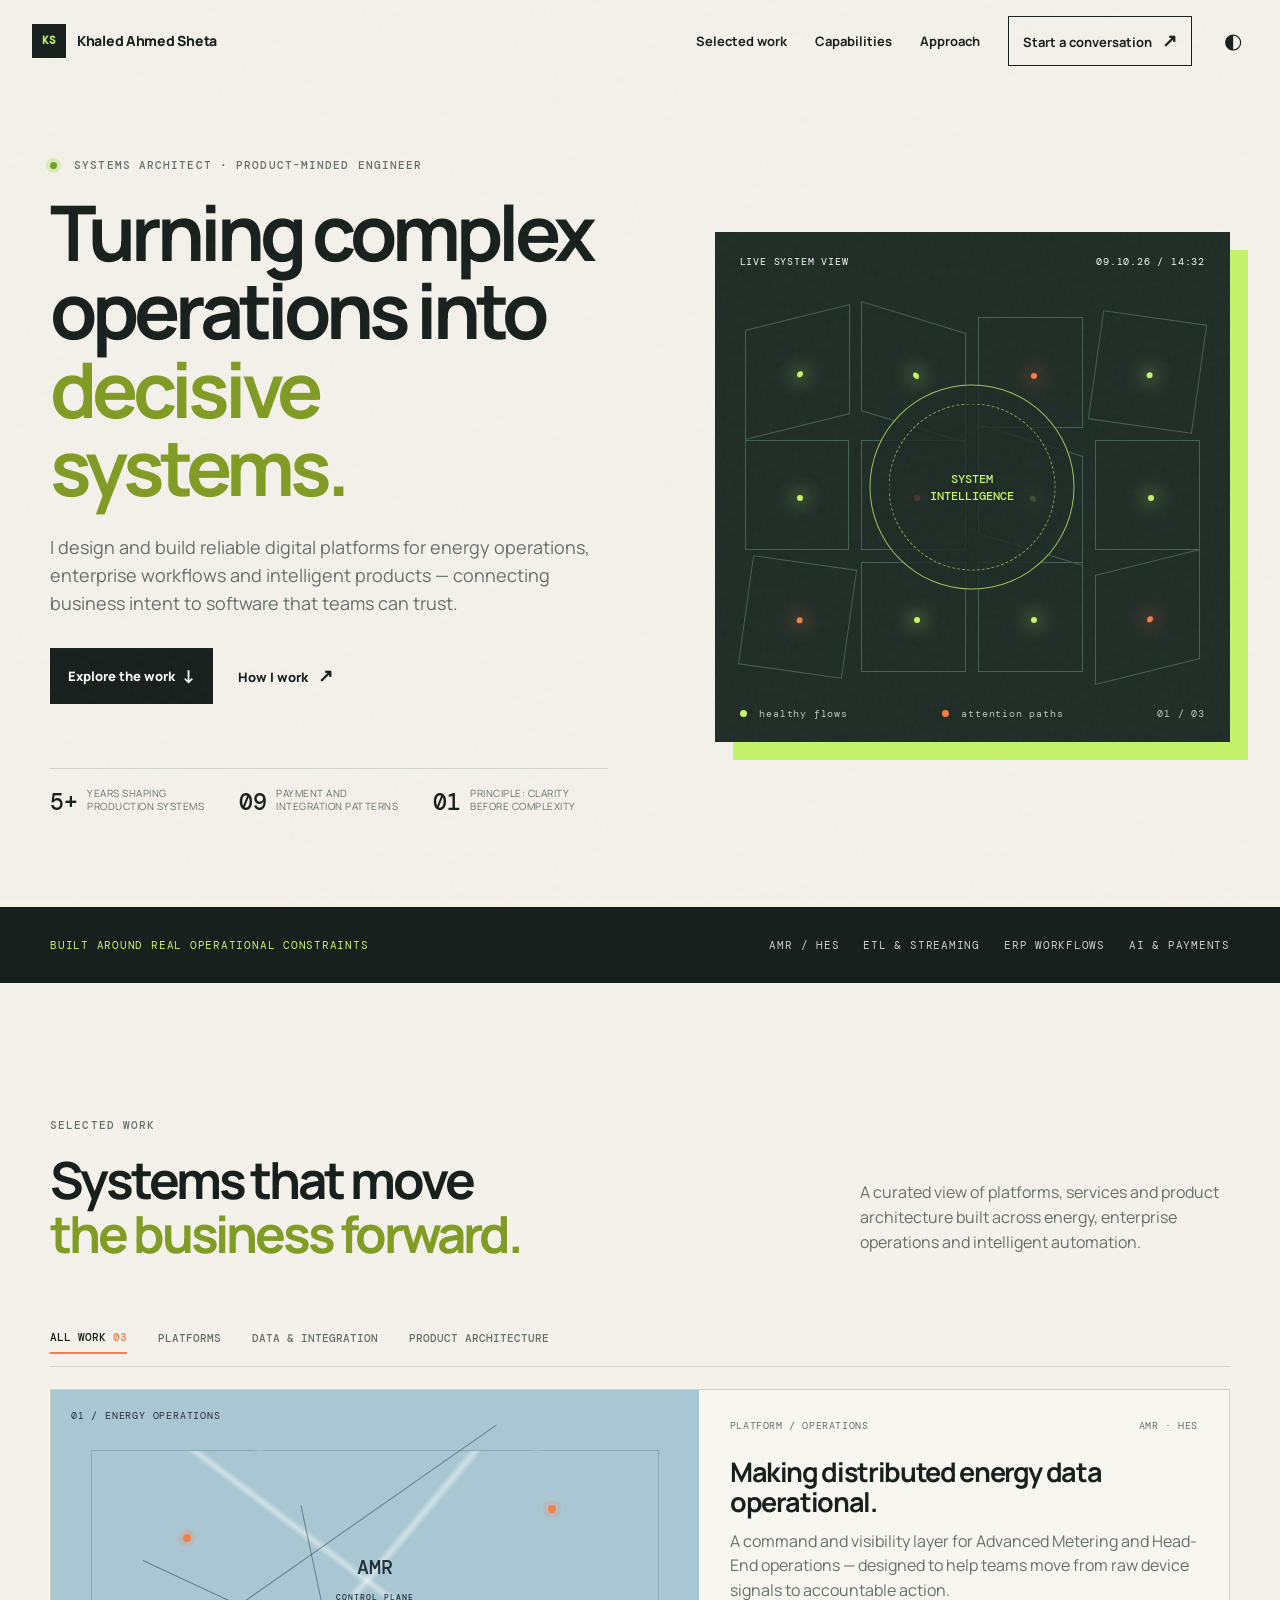
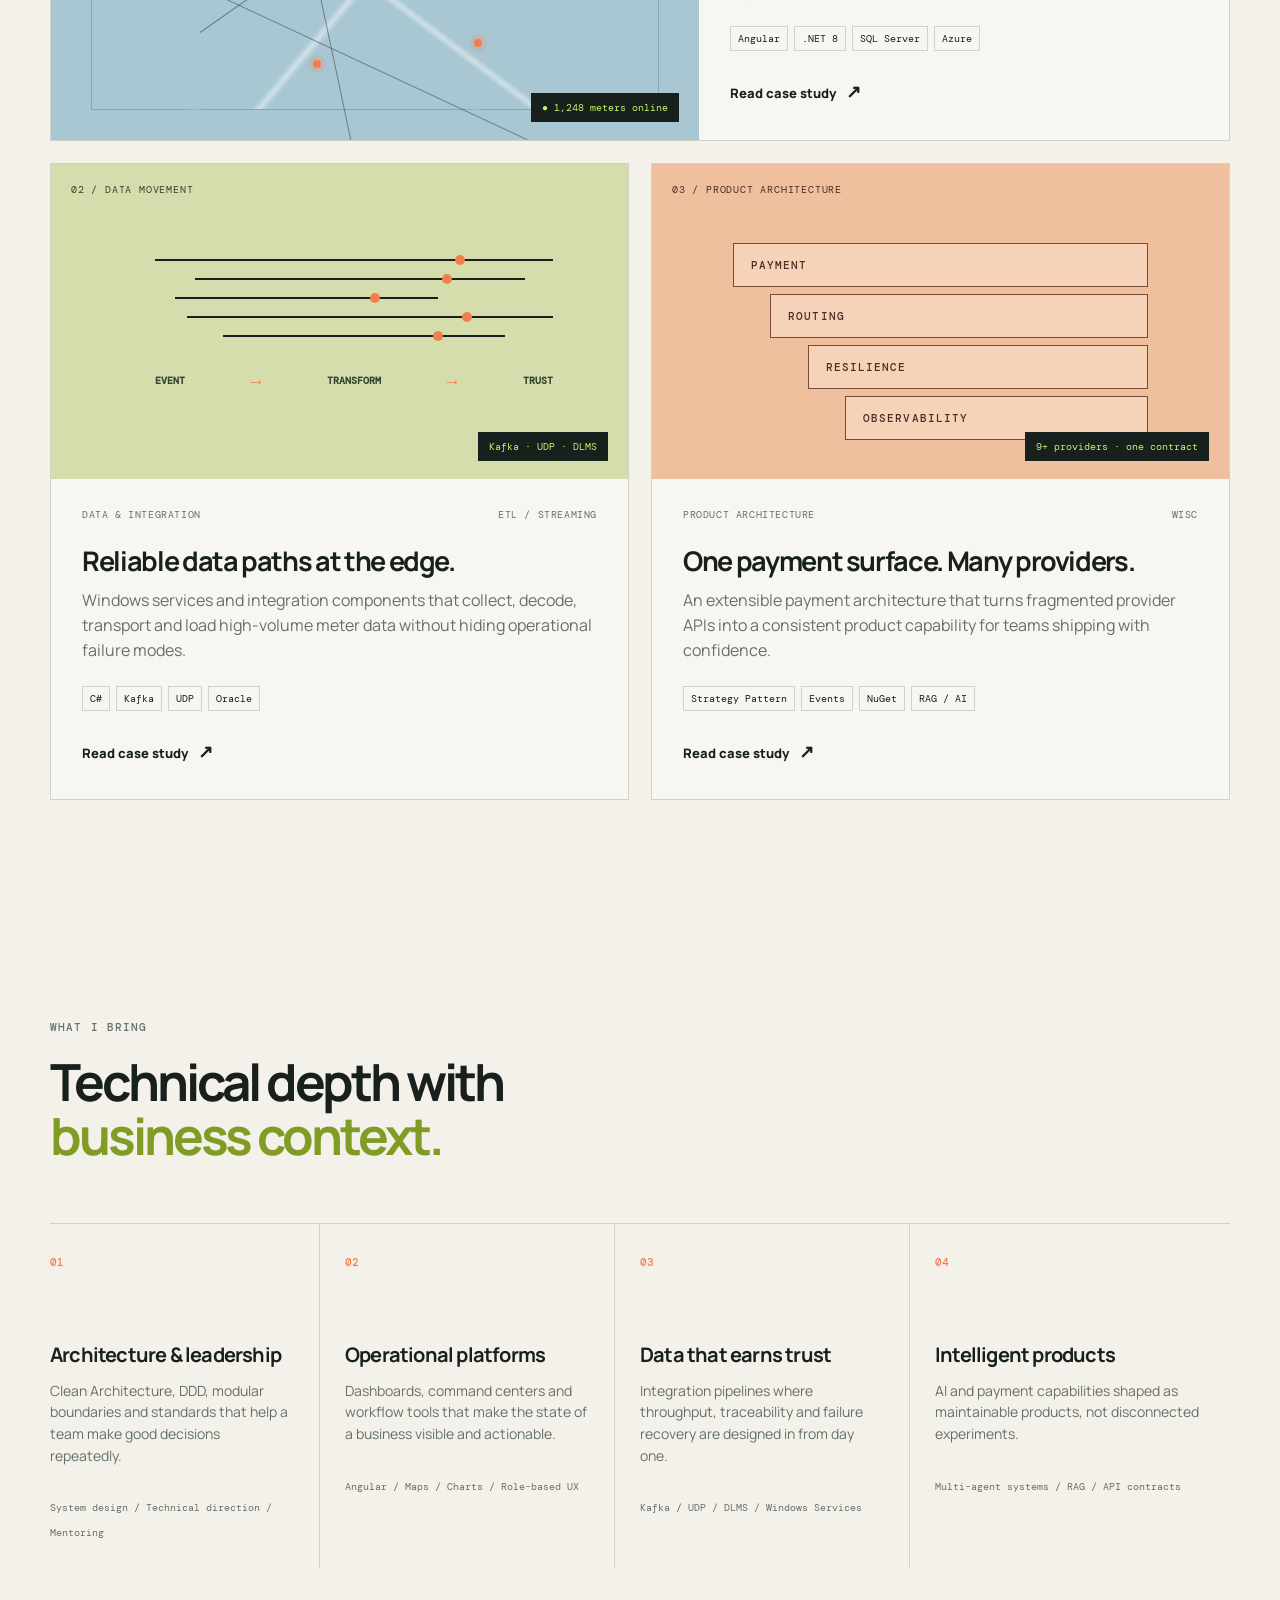
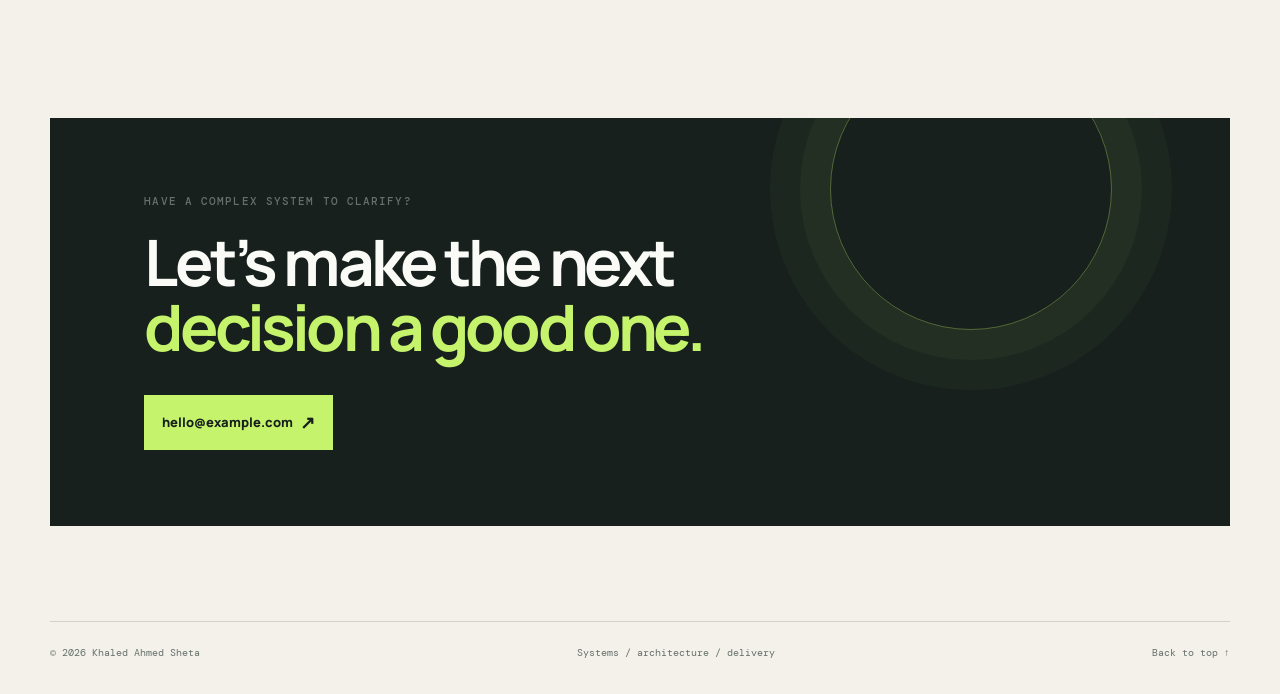
==== index.html @ 6ef976cc "Launch systems portfolio" ====
<!doctype html>
<html lang="en">
<head>
  <meta charset="UTF-8">
  <meta name="viewport" content="width=device-width, initial-scale=1.0">
  <meta name="description" content="Khaled Ahmed Sheta — systems architecture, AMR operations, data platforms and business-focused engineering portfolio.">
  <title>Khaled Ahmed Sheta | Systems Portfolio</title>
  <link rel="preconnect" href="https://fonts.googleapis.com">
  <link rel="preconnect" href="https://fonts.gstatic.com" crossorigin>
  <link href="https://fonts.googleapis.com/css2?family=DM+Mono:wght@400;500&family=Manrope:wght@400;500;600;700;800&display=swap" rel="stylesheet">
  <link rel="stylesheet" href="styles.css">
</head>
<body>
  <div class="grain"></div>
  <header class="site-header">
    <a class="brand" href="index.html" aria-label="Home">
      <span class="brand-mark">KS</span>
      <span>Khaled Ahmed Sheta</span>
    </a>
    <button class="menu-toggle" aria-label="Open navigation" aria-expanded="false">Menu</button>
    <nav class="main-nav" aria-label="Main navigation">
      <a href="#work">Selected work</a>
      <a href="#capabilities">Capabilities</a>
      <a href="approach.html">Approach</a>
      <a class="nav-cta" href="mailto:hello@example.com">Start a conversation <span>↗</span></a>
    </nav>
    <button class="theme-toggle" aria-label="Toggle color theme">◐</button>
  </header>

  <main>
    <section class="hero section-shell">
      <div class="hero-copy reveal">
        <p class="eyebrow"><span class="status-dot"></span> Systems architect · product-minded engineer</p>
        <h1>Turning complex operations into <em>decisive systems.</em></h1>
        <p class="hero-lede">I design and build reliable digital platforms for energy operations, enterprise workflows and intelligent products — connecting business intent to software that teams can trust.</p>
        <div class="hero-actions">
          <a class="button button-dark" href="#work">Explore the work <span>↓</span></a>
          <a class="text-link" href="approach.html">How I work <span>↗</span></a>
        </div>
        <div class="hero-meta">
          <div><strong>5+</strong><span>years shaping<br>production systems</span></div>
          <div><strong>09</strong><span>payment and<br>integration patterns</span></div>
          <div><strong>01</strong><span>principle: clarity<br>before complexity</span></div>
        </div>
      </div>
      <div class="hero-visual reveal delay-1" aria-label="System signal visualization">
        <div class="visual-topline"><span>LIVE SYSTEM VIEW</span><span class="mono">09.10.26 / 14:32</span></div>
        <div class="signal-grid">
          <span class="signal signal-a"></span><span class="signal signal-b"></span><span class="signal signal-c"></span><span class="signal signal-d"></span>
          <span class="signal signal-e"></span><span class="signal signal-f"></span><span class="signal signal-g"></span><span class="signal signal-h"></span>
          <span class="signal signal-i"></span><span class="signal signal-j"></span><span class="signal signal-k"></span><span class="signal signal-l"></span>
        </div>
        <div class="visual-core"><span class="core-ring"></span><span class="core-label">SYSTEM<br>INTELLIGENCE</span></div>
        <div class="visual-footer"><span><i class="legend green"></i> healthy flows</span><span><i class="legend orange"></i> attention paths</span><span class="mono">01 / 03</span></div>
      </div>
    </section>

    <section class="trust-strip"><div class="section-shell trust-inner"><span>Built around real operational constraints</span><span>AMR / HES</span><span>ETL &amp; streaming</span><span>ERP workflows</span><span>AI &amp; payments</span></div></section>

    <section class="section-shell work-section" id="work">
      <div class="section-heading reveal"><div><p class="eyebrow">Selected work</p><h2>Systems that move<br><em>the business forward.</em></h2></div><p class="section-intro">A curated view of platforms, services and product architecture built across energy, enterprise operations and intelligent automation.</p></div>
      <div class="filter-bar" role="group" aria-label="Filter projects"><button class="filter active" data-filter="all">All work <span>03</span></button><button class="filter" data-filter="platform">Platforms</button><button class="filter" data-filter="data">Data &amp; integration</button><button class="filter" data-filter="product">Product architecture</button></div>
      <div class="project-list">
        <article class="project-card project-featured reveal" data-category="platform">
          <div class="project-visual energy-visual"><div class="visual-caption">01 / ENERGY OPERATIONS</div><div class="meter-map"><span class="map-line line-1"></span><span class="map-line line-2"></span><span class="map-line line-3"></span><i class="pin p1"></i><i class="pin p2"></i><i class="pin p3"></i><i class="pin p4"></i><div class="map-center">AMR<br><small>CONTROL PLANE</small></div></div><div class="visual-chip">● 1,248 meters online</div></div>
          <div class="project-content"><div class="project-top"><span class="project-kind">Platform / Operations</span><span class="project-year">AMR · HES</span></div><h3>Making distributed energy data operational.</h3><p>A command and visibility layer for Advanced Metering and Head-End operations — designed to help teams move from raw device signals to accountable action.</p><div class="project-tags"><span>Angular</span><span>.NET 8</span><span>SQL Server</span><span>Azure</span></div><a class="arrow-link" href="case-study.html#amr">Read case study <span>↗</span></a></div>
        </article>
        <article class="project-card reveal delay-1" data-category="data">
          <div class="project-visual data-visual"><div class="visual-caption">02 / DATA MOVEMENT</div><div class="stream-lines"><span></span><span></span><span></span><span></span><span></span></div><div class="stream-label"><b>EVENT</b><strong>→</strong><b>TRANSFORM</b><strong>→</strong><b>TRUST</b></div><div class="visual-chip">Kafka · UDP · DLMS</div></div>
          <div class="project-content"><div class="project-top"><span class="project-kind">Data &amp; Integration</span><span class="project-year">ETL / Streaming</span></div><h3>Reliable data paths at the edge.</h3><p>Windows services and integration components that collect, decode, transport and load high-volume meter data without hiding operational failure modes.</p><div class="project-tags"><span>C#</span><span>Kafka</span><span>UDP</span><span>Oracle</span></div><a class="arrow-link" href="case-study.html#etl">Read case study <span>↗</span></a></div>
        </article>
        <article class="project-card reveal delay-2" data-category="product">
          <div class="project-visual product-visual"><div class="visual-caption">03 / PRODUCT ARCHITECTURE</div><div class="gateway-stack"><span>PAYMENT</span><span>ROUTING</span><span>RESILIENCE</span><span>OBSERVABILITY</span></div><div class="visual-chip">9+ providers · one contract</div></div>
          <div class="project-content"><div class="project-top"><span class="project-kind">Product architecture</span><span class="project-year">WISC</span></div><h3>One payment surface. Many providers.</h3><p>An extensible payment architecture that turns fragmented provider APIs into a consistent product capability for teams shipping with confidence.</p><div class="project-tags"><span>Strategy Pattern</span><span>Events</span><span>NuGet</span><span>RAG / AI</span></div><a class="arrow-link" href="case-study.html#wisc">Read case study <span>↗</span></a></div>
        </article>
      </div>
    </section>

    <section class="capabilities section-shell" id="capabilities"><div class="section-heading reveal"><div><p class="eyebrow">What I bring</p><h2>Technical depth with<br><em>business context.</em></h2></div></div><div class="capability-grid"><div class="capability reveal"><span class="cap-number">01</span><h3>Architecture &amp; leadership</h3><p>Clean Architecture, DDD, modular boundaries and standards that help a team make good decisions repeatedly.</p><span class="cap-line">System design / Technical direction / Mentoring</span></div><div class="capability reveal delay-1"><span class="cap-number">02</span><h3>Operational platforms</h3><p>Dashboards, command centers and workflow tools that make the state of a business visible and actionable.</p><span class="cap-line">Angular / Maps / Charts / Role-based UX</span></div><div class="capability reveal delay-2"><span class="cap-number">03</span><h3>Data that earns trust</h3><p>Integration pipelines where throughput, traceability and failure recovery are designed in from day one.</p><span class="cap-line">Kafka / UDP / DLMS / Windows Services</span></div><div class="capability reveal"><span class="cap-number">04</span><h3>Intelligent products</h3><p>AI and payment capabilities shaped as maintainable products, not disconnected experiments.</p><span class="cap-line">Multi-agent systems / RAG / API contracts</span></div></div></section>

    <section class="closing section-shell"><div class="closing-inner reveal"><p class="eyebrow">Have a complex system to clarify?</p><h2>Let’s make the next<br><em>decision a good one.</em></h2><a class="button button-light" href="mailto:hello@example.com">hello@example.com <span>↗</span></a></div></section>
  </main>
  <footer class="site-footer section-shell"><span>© 2026 Khaled Ahmed Sheta</span><span>Systems / architecture / delivery</span><a href="#top">Back to top ↑</a></footer>
  <script src="app.js"></script>
</body>
</html>
---- styles.css ----
:root{--ink:#17201d;--paper:#f3f1ea;--muted:#65706b;--line:#cfd3c8;--acid:#c5f36b;--orange:#f47e4b;--blue:#84b8d8;--dark:#17201d;--white:#fafbf7;--mono:'DM Mono',monospace;--sans:'Manrope',sans-serif}*{box-sizing:border-box}html{scroll-behavior:smooth}body{margin:0;background:var(--paper);color:var(--ink);font-family:var(--sans);font-size:16px;line-height:1.55}.grain{position:fixed;inset:0;pointer-events:none;opacity:.06;z-index:20;background-image:url("data:image/svg+xml,%3Csvg viewBox='0 0 160 160' xmlns='http://www.w3.org/2000/svg'%3E%3Cfilter id='n'%3E%3CfeTurbulence type='fractalNoise' baseFrequency='.85' numOctaves='4' stitchTiles='stitch'/%3E%3C/filter%3E%3Crect width='100%25' height='100%25' filter='url(%23n)' opacity='.45'/%3E%3C/svg%3E")}.section-shell{width:min(1180px,calc(100% - 64px));margin-inline:auto}.site-header{height:82px;display:flex;align-items:center;gap:24px;width:min(1320px,calc(100% - 64px));margin:auto}.brand{display:flex;align-items:center;gap:11px;text-decoration:none;color:var(--ink);font-weight:800;font-size:14px;letter-spacing:-.02em}.brand-mark{display:grid;place-items:center;width:34px;height:34px;background:var(--ink);color:var(--acid);font-family:var(--mono);font-size:11px}.main-nav{margin-left:auto;display:flex;align-items:center;gap:28px}.main-nav a,.site-footer a{color:var(--ink);text-decoration:none;font-size:13px;font-weight:700}.main-nav a:not(.nav-cta):hover,.site-footer a:hover,.text-link:hover{color:#758b26}.nav-cta{border:1px solid var(--ink);padding:10px 14px}.nav-cta span,.arrow-link span,.button span,.text-link span{font-size:18px;margin-left:7px}.theme-toggle,.menu-toggle{border:0;background:none;color:var(--ink);cursor:pointer;font-family:var(--mono)}.theme-toggle{font-size:21px;margin-left:2px}.menu-toggle{display:none}.hero{min-height:650px;display:grid;grid-template-columns:1.04fr .96fr;align-items:center;gap:9%;padding:76px 0 90px}.eyebrow{font:500 11px var(--mono);letter-spacing:.1em;text-transform:uppercase;margin:0 0 21px;color:var(--muted)}.status-dot{display:inline-block;width:7px;height:7px;background:#71a41f;border-radius:50%;margin-right:9px;box-shadow:0 0 0 4px #dcebbd}.hero h1,.case-hero h1{font-size:clamp(46px,6vw,83px);line-height:1.02;letter-spacing:-.065em;margin:0;max-width:740px}.hero h1 em,.case-hero h1 em,h2 em{font-style:normal;color:#809c24}.hero-lede{font-size:18px;color:var(--muted);max-width:555px;margin:28px 0 30px}.hero-actions{display:flex;align-items:center;gap:25px}.button{display:inline-flex;align-items:center;text-decoration:none;font-weight:800;font-size:13px;padding:14px 18px;transition:transform .2s ease,background .2s ease}.button:hover{transform:translateY(-2px)}.button-dark{background:var(--ink);color:var(--white)}.button-dark:hover{background:#34443c}.button-light{background:var(--acid);color:var(--ink)}.text-link,.arrow-link{color:var(--ink);font-size:13px;font-weight:800;text-decoration:none}.hero-meta{display:flex;gap:35px;margin-top:64px;border-top:1px solid var(--line);padding-top:18px}.hero-meta div{display:flex;align-items:flex-start;gap:9px}.hero-meta strong{font:500 23px var(--mono)}.hero-meta span{font-size:10px;line-height:1.35;color:var(--muted);text-transform:uppercase;letter-spacing:.05em}.hero-visual{height:510px;background:#202d27;position:relative;overflow:hidden;color:var(--white);box-shadow:18px 18px 0 var(--acid)}.visual-topline,.visual-footer{position:absolute;left:25px;right:25px;display:flex;justify-content:space-between;font:10px var(--mono);letter-spacing:.08em}.visual-topline{top:23px}.visual-footer{bottom:22px;color:#bcc7bc}.signal-grid{position:absolute;inset:85px 30px 70px;display:grid;grid-template-columns:repeat(4,1fr);grid-template-rows:repeat(3,1fr);gap:12px}.signal{border:1px solid #456054;position:relative}.signal:after{content:"";position:absolute;left:50%;top:50%;width:6px;height:6px;background:var(--acid);box-shadow:0 0 18px 5px rgba(197,243,107,.35);border-radius:50%}.signal:nth-child(3n):after{background:var(--orange);box-shadow:0 0 18px 5px rgba(244,126,75,.3)}.signal-a,.signal-l{transform:skewY(-14deg)}.signal-b,.signal-g{transform:skewY(17deg)}.signal-d,.signal-i{transform:rotate(8deg)}.visual-core{position:absolute;left:50%;top:50%;transform:translate(-50%,-50%);width:205px;height:205px;border:1px solid rgba(197,243,107,.75);border-radius:50%;display:grid;place-items:center;text-align:center;background:rgba(32,45,39,.82)}.core-ring{position:absolute;inset:18px;border:1px dashed rgba(197,243,107,.6);border-radius:50%}.core-label{font:500 12px var(--mono);line-height:1.45;color:var(--acid)}.legend{display:inline-block;width:7px;height:7px;border-radius:50%;margin-right:6px}.legend.green{background:var(--acid)}.legend.orange{background:var(--orange)}.mono{font-family:var(--mono)}.trust-strip{background:var(--ink);color:#cad0c8}.trust-inner{height:76px;display:flex;align-items:center;justify-content:space-between;gap:24px;font:11px var(--mono);text-transform:uppercase;letter-spacing:.07em}.trust-inner span:first-child{color:var(--acid);margin-right:auto}.work-section{padding:135px 0 120px}.section-heading{display:flex;justify-content:space-between;align-items:end;gap:50px}.section-heading h2,.capabilities h2,.case-cta h2,.toolkit h2{font-size:clamp(36px,4vw,60px);line-height:1.05;letter-spacing:-.06em;margin:0}.section-intro{max-width:370px;color:var(--muted);margin:0 0 6px}.filter-bar{display:flex;gap:10px;margin:62px 0 22px;border-bottom:1px solid var(--line);padding-bottom:12px}.filter{background:none;border:0;color:var(--muted);font:500 11px var(--mono);cursor:pointer;padding:8px 0;margin-right:21px;text-transform:uppercase}.filter.active{color:var(--ink);border-bottom:2px solid var(--orange)}.filter span{color:var(--orange)}.project-list{display:grid;grid-template-columns:repeat(2,1fr);gap:22px}.project-card{border:1px solid var(--line);background:#f7f6f0;display:grid;grid-template-rows:auto 1fr}.project-featured{grid-column:1/-1;grid-template-columns:1.1fr .9fr}.project-card.hidden{display:none}.project-visual{min-height:315px;position:relative;overflow:hidden}.visual-caption{position:absolute;top:19px;left:20px;font:10px var(--mono);letter-spacing:.08em;color:inherit}.energy-visual{background:#a9c7d3;color:#20313a}.meter-map{position:absolute;inset:60px 40px 30px;background:linear-gradient(37deg,transparent 48%,rgba(255,255,255,.45) 49%,transparent 50%),linear-gradient(130deg,transparent 48%,rgba(255,255,255,.45) 49%,transparent 50%);border:1px solid rgba(32,49,58,.22)}.map-line{position:absolute;height:1px;background:rgba(32,49,58,.48);transform-origin:left}.line-1{width:75%;left:9%;top:42%;transform:rotate(25deg)}.line-2{width:64%;left:19%;top:70%;transform:rotate(-35deg)}.line-3{width:54%;left:37%;top:21%;transform:rotate(78deg)}.pin{position:absolute;width:8px;height:8px;border-radius:50%;background:var(--orange);box-shadow:0 0 0 5px rgba(244,126,75,.18)}.p1{left:16%;top:32%}.p2{right:18%;top:21%}.p3{left:39%;bottom:16%}.p4{right:31%;bottom:24%}.map-center{text-align:center;position:absolute;left:50%;top:50%;transform:translate(-50%,-50%);font:500 20px var(--mono)}.map-center small{font-size:8px;letter-spacing:.12em}.visual-chip{position:absolute;bottom:18px;right:20px;background:var(--ink);color:var(--acid);padding:8px 11px;font:10px var(--mono)}.data-visual{background:#d5ddad;color:#34442d}.stream-lines{position:absolute;left:18%;right:13%;top:95px;display:grid;gap:17px}.stream-lines span{height:2px;background:var(--ink);position:relative}.stream-lines span:after{content:"";position:absolute;right:22%;top:-4px;width:10px;height:10px;border-radius:50%;background:var(--orange)}.stream-lines span:nth-child(2){width:83%;margin-left:10%}.stream-lines span:nth-child(3){width:66%;margin-left:5%}.stream-lines span:nth-child(4){width:92%;margin-left:8%}.stream-lines span:nth-child(5){width:71%;margin-left:17%}.stream-label{position:absolute;left:18%;right:13%;top:205px;display:flex;justify-content:space-between;align-items:center;font:10px var(--mono)}.stream-label strong{font-size:18px;color:var(--orange)}.product-visual{background:#f0bf9d;color:#492e26}.gateway-stack{position:absolute;left:14%;right:14%;top:79px;display:grid;gap:7px}.gateway-stack span{border:1px solid #754c3c;background:rgba(255,247,235,.34);padding:14px 17px;font:500 11px var(--mono);letter-spacing:.1em}.gateway-stack span:nth-child(2){margin-left:9%}.gateway-stack span:nth-child(3){margin-left:18%}.gateway-stack span:nth-child(4){margin-left:27%}.project-content{padding:29px 31px 34px}.project-top{display:flex;justify-content:space-between;font:10px var(--mono);text-transform:uppercase;color:var(--muted);letter-spacing:.06em}.project-content h3{font-size:27px;line-height:1.08;letter-spacing:-.05em;margin:25px 0 13px;max-width:460px}.project-content p{color:var(--muted);max-width:520px;margin:0 0 23px}.project-tags{display:flex;flex-wrap:wrap;gap:6px;margin-bottom:27px}.project-tags span{font:10px var(--mono);border:1px solid var(--line);padding:5px 7px}.arrow-link{display:inline-block}.capabilities{padding:100px 0 150px}.capability-grid{display:grid;grid-template-columns:repeat(4,1fr);border-top:1px solid var(--line);margin-top:60px}.capability{padding:24px 25px 25px 0;border-right:1px solid var(--line);margin-right:25px}.capability:last-child{border:0;margin:0}.cap-number,.principle-num{font:500 11px var(--mono);color:var(--orange)}.capability h3{font-size:20px;line-height:1.15;letter-spacing:-.04em;margin:70px 0 14px}.capability p{color:var(--muted);font-size:14px;margin-bottom:27px}.cap-line{font:10px var(--mono);color:var(--muted);line-height:1.45}.closing{padding:0 0 95px}.closing-inner{background:var(--dark);color:var(--white);padding:76px 8%;position:relative;overflow:hidden}.closing-inner:after{content:"";position:absolute;width:280px;height:280px;border:1px solid rgba(197,243,107,.34);border-radius:50%;right:10%;top:-70px;box-shadow:0 0 0 30px rgba(197,243,107,.04),0 0 0 60px rgba(197,243,107,.03)}.closing h2{font-size:clamp(38px,5vw,68px);line-height:1.02;letter-spacing:-.06em;margin:0 0 35px}.closing h2 em{color:var(--acid)}.site-footer{border-top:1px solid var(--line);padding:24px 0 35px;display:flex;justify-content:space-between;font:10px var(--mono);color:var(--muted)}.site-footer a{font:10px var(--mono);color:var(--muted)}.case-hero{padding:110px 0 100px}.case-hero .hero-lede{max-width:500px}.case-nav{border-block:1px solid var(--line)}.case-nav .section-shell{display:flex;gap:40px}.case-nav a{padding:17px 0;text-decoration:none;color:var(--muted);font:10px var(--mono);text-transform:uppercase}.case-nav a span{color:var(--orange);margin-left:8px}.case-block{padding:105px 0 120px;border-bottom:1px solid var(--line)}.case-index{font:11px var(--mono);color:var(--orange);margin-bottom:27px}.case-layout{display:grid;grid-template-columns:1fr 1fr;gap:9%;align-items:center}.case-layout h2{font-size:clamp(37px,4vw,60px);line-height:1.02;letter-spacing:-.06em;margin:0 0 25px}.case-summary{color:var(--muted);max-width:520px}.impact-grid{display:flex;gap:29px;border-top:1px solid var(--line);padding-top:18px;margin-top:44px}.impact-grid div{display:flex;gap:8px}.impact-grid strong{font:500 20px var(--mono)}.impact-grid span{font:9px var(--mono);color:var(--muted);text-transform:uppercase;line-height:1.35}.case-diagram{height:395px;background:var(--dark);color:var(--white);position:relative;overflow:hidden}.diagram-label{position:absolute;top:20px;left:22px;font:10px var(--mono);color:var(--acid);letter-spacing:.09em}.diagram-node{position:absolute;text-align:center;font:500 12px var(--mono);padding:17px 13px;border:1px solid var(--acid);background:#24352d}.diagram-node small{font-size:8px;color:#aab5aa}.node-top{left:50%;top:70px;transform:translateX(-50%)}.node-left{left:36px;top:205px}.node-right{right:36px;top:205px}.node-bottom{left:50%;bottom:42px;transform:translateX(-50%)}.connector{position:absolute;height:1px;background:var(--acid);transform-origin:left}.c1{width:91px;left:52%;top:125px;transform:rotate(123deg)}.c2{width:91px;left:48%;top:125px;transform:rotate(57deg)}.c3{width:91px;left:40%;top:244px;transform:rotate(-57deg)}.c4{width:91px;left:60%;top:244px;transform:rotate(237deg)}.pipeline-diagram{background:#d8deae;color:var(--ink)}.pipeline-diagram .diagram-label{color:var(--ink)}.pipe{position:absolute;top:166px;border:1px solid var(--ink);padding:15px 10px;font:10px var(--mono);background:#ecf0d0}.p-one{left:7%}.p-two{left:31%}.p-three{left:55%}.p-four{left:79%}.pipe-line{position:absolute;left:14%;right:14%;top:197px;height:1px;background:var(--orange);z-index:0}.pipe-pulse{position:absolute;top:193px;left:24%;width:9px;height:9px;border-radius:50%;background:var(--orange);box-shadow:0 0 0 7px rgba(244,126,75,.2);animation:travel 3s linear infinite}.stack-diagram{background:#f0bf9d;color:var(--ink)}.stack-diagram .diagram-label{color:var(--ink)}.stack-layer{position:absolute;left:18%;right:18%;padding:16px;border:1px solid #754c3c;text-align:center;font:10px var(--mono);background:rgba(255,248,237,.45)}.s1{top:81px}.s2{top:137px;margin-left:5%}.s3{top:193px;margin-left:10%}.s4{top:249px;margin-left:15%;background:#754c3c;color:var(--white)}.case-details{display:grid;grid-template-columns:repeat(3,1fr);gap:40px;margin-top:56px}.case-details h3{font:500 11px var(--mono);text-transform:uppercase;color:var(--orange);margin:0 0 13px}.case-details p{color:var(--muted);font-size:14px;margin:0}.tech-list{font-family:var(--mono);font-size:12px!important;line-height:1.8}.case-cta{padding:120px 0}.case-cta h2{margin-bottom:35px}.principles{padding-bottom:120px}.principle-row{display:grid;grid-template-columns:60px 1fr 1fr;gap:25px;padding:40px 0;border-top:1px solid var(--line);align-items:start}.principle-row h2{font-size:32px;line-height:1.08;letter-spacing:-.05em;margin:0}.principle-row p:last-child{color:var(--muted);margin:0;max-width:410px}.toolkit{border-top:1px solid var(--line);padding:100px 0 130px;display:grid;grid-template-columns:1fr 1fr;gap:10%}.toolkit-list{border-top:1px solid var(--line)}.toolkit-list div{display:grid;grid-template-columns:35% 1fr;gap:20px;padding:18px 0;border-bottom:1px solid var(--line)}.toolkit-list span{font:10px var(--mono);color:var(--orange);text-transform:uppercase}.toolkit-list strong{font-size:14px}.reveal{opacity:0;transform:translateY(16px);animation:rise .7s ease forwards}.delay-1{animation-delay:.12s}.delay-2{animation-delay:.24s}@keyframes rise{to{opacity:1;transform:none}}@keyframes travel{from{left:20%}to{left:77%}}body.dark{--paper:#15201b;--ink:#e9eee4;--muted:#aab5aa;--line:#3a4940;--dark:#0d1411;--white:#f5f8f0}body.dark .site-header .brand-mark{background:var(--acid);color:var(--ink)}body.dark .project-card{background:#1b2922}body.dark .project-tags span{border-color:#48574e}body.dark .nav-cta{border-color:var(--acid)}body.dark .button-dark{background:var(--acid);color:var(--ink)}body.dark .text-link,body.dark .arrow-link,body.dark .main-nav a,body.dark .site-footer a,body.dark .brand{color:var(--ink)}@media(max-width:800px){.section-shell,.site-header{width:min(100% - 38px,620px)}.site-header{height:70px}.main-nav{display:none;position:absolute;top:70px;left:19px;right:19px;background:var(--paper);border:1px solid var(--line);padding:18px;z-index:10;flex-direction:column;align-items:stretch;gap:16px}.main-nav.open{display:flex}.nav-cta{text-align:center}.menu-toggle{display:block;margin-left:auto;font-size:11px;text-transform:uppercase}.theme-toggle{margin-left:0}.hero{display:block;padding:70px 0 80px}.hero h1{font-size:53px}.hero-visual{margin-top:65px;height:390px;box-shadow:11px 11px 0 var(--acid)}.hero-meta{gap:17px}.hero-meta strong{font-size:18px}.hero-meta span{font-size:8px}.trust-inner{height:auto;padding:22px 0;display:flex;flex-wrap:wrap;gap:13px}.trust-inner span:first-child{width:100%;margin:0}.section-heading{display:block}.section-intro{margin-top:25px}.work-section{padding:90px 0}.project-list{display:block}.project-card{margin-bottom:20px}.project-featured{display:block}.project-visual{min-height:275px}.project-content h3{font-size:25px}.capabilities{padding:60px 0 90px}.capability-grid{grid-template-columns:1fr 1fr}.capability{border-bottom:1px solid var(--line);margin:0 18px 0 0}.capability:nth-child(2){border-right:0;margin-right:0;padding-right:0}.capability:nth-child(3){border-bottom:0}.capability:nth-child(4){border-bottom:0;border-right:0;margin-right:0;padding-right:0}.case-hero{padding:75px 0}.case-hero h1{font-size:54px}.case-nav .section-shell{gap:19px;overflow:auto}.case-nav a{white-space:nowrap}.case-block{padding:75px 0}.case-layout{display:block}.case-diagram{margin-top:55px;height:330px}.case-details{display:block;margin-top:40px}.case-details>div{margin-bottom:27px}.principle-row{grid-template-columns:38px 1fr;gap:14px}.principle-row>p:last-child{grid-column:2}.principle-row h2{font-size:27px}.toolkit{display:block;padding:75px 0}.toolkit-list{margin-top:55px}.closing-inner{padding:55px 27px}.closing-inner:after{right:-110px}.site-footer{gap:12px;flex-wrap:wrap}.site-footer span:nth-child(2){order:3;width:100%}}
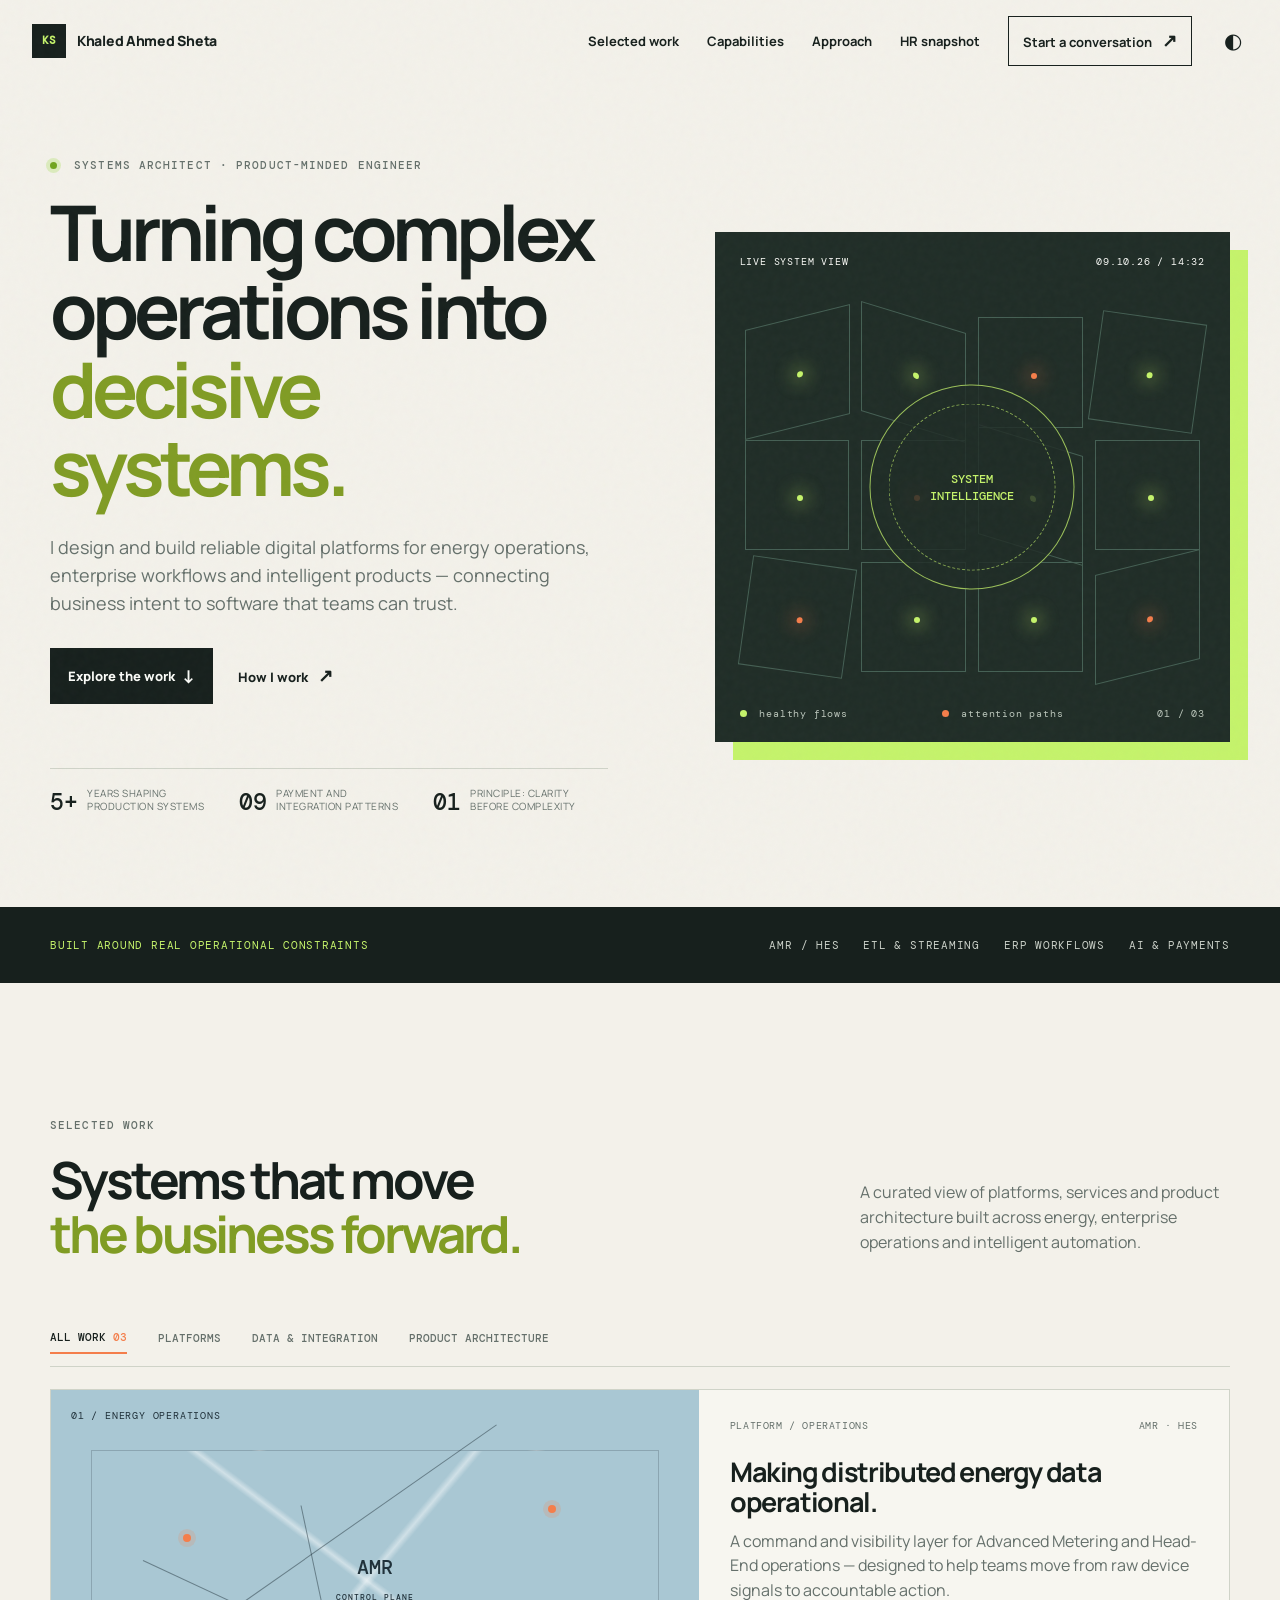
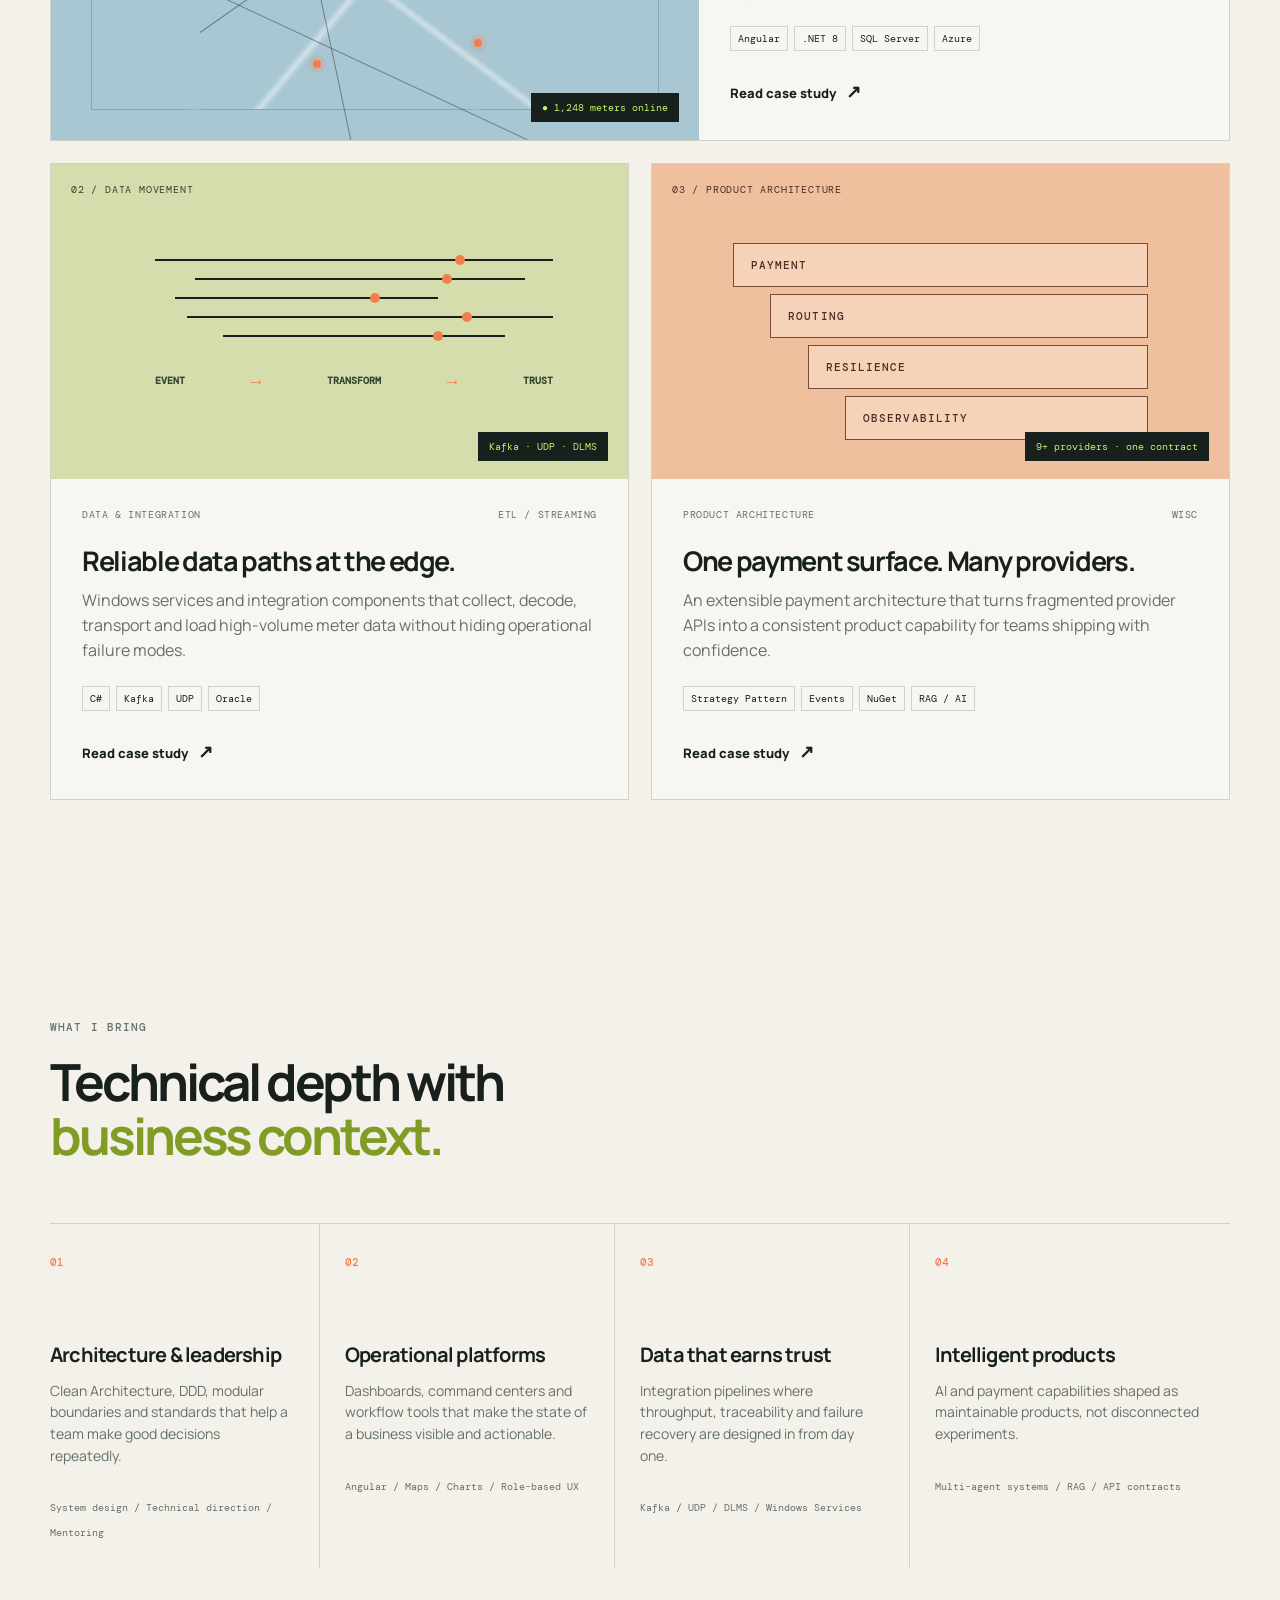
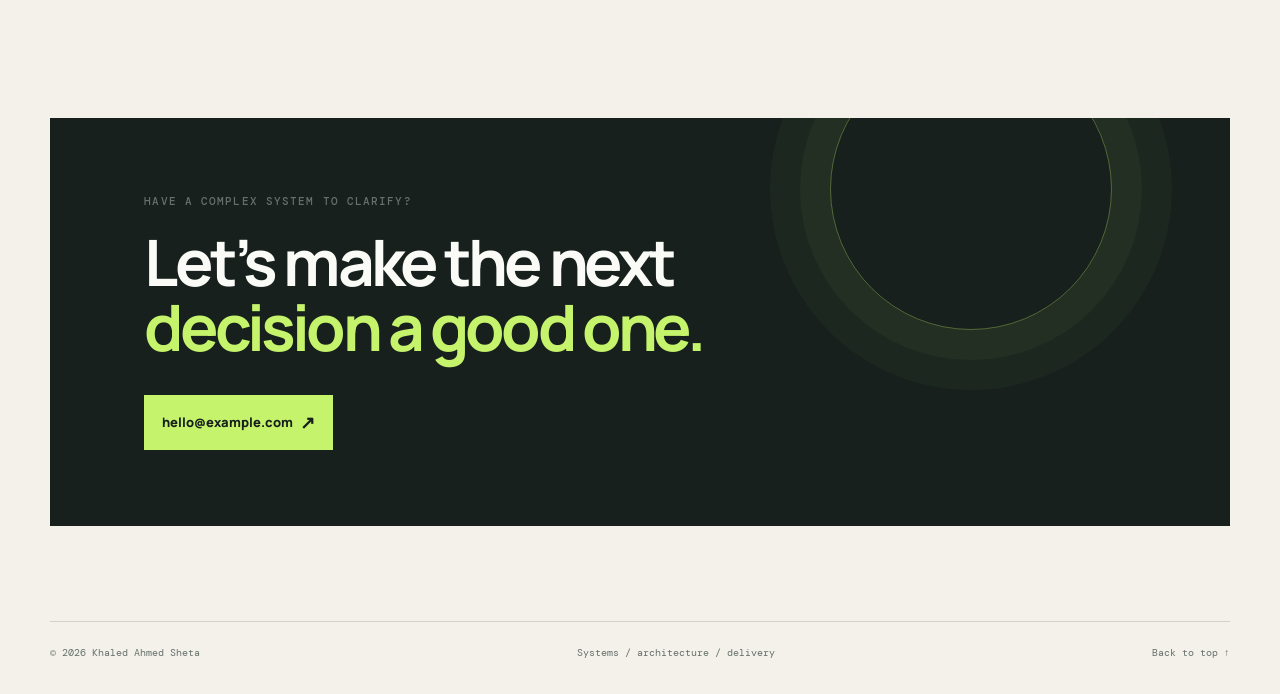
==== commit 81a9cf85: "Add HR recruiter snapshot" ====
--- a/index.html
+++ b/index.html
@@ -1,86 +1,87 @@
-<!doctype html>
-<html lang="en">
-<head>
-  <meta charset="UTF-8">
-  <meta name="viewport" content="width=device-width, initial-scale=1.0">
-  <meta name="description" content="Khaled Ahmed Sheta — systems architecture, AMR operations, data platforms and business-focused engineering portfolio.">
-  <title>Khaled Ahmed Sheta | Systems Portfolio</title>
-  <link rel="preconnect" href="https://fonts.googleapis.com">
-  <link rel="preconnect" href="https://fonts.gstatic.com" crossorigin>
-  <link href="https://fonts.googleapis.com/css2?family=DM+Mono:wght@400;500&family=Manrope:wght@400;500;600;700;800&display=swap" rel="stylesheet">
-  <link rel="stylesheet" href="styles.css">
-</head>
-<body>
-  <div class="grain"></div>
-  <header class="site-header">
-    <a class="brand" href="index.html" aria-label="Home">
-      <span class="brand-mark">KS</span>
-      <span>Khaled Ahmed Sheta</span>
-    </a>
-    <button class="menu-toggle" aria-label="Open navigation" aria-expanded="false">Menu</button>
-    <nav class="main-nav" aria-label="Main navigation">
-      <a href="#work">Selected work</a>
-      <a href="#capabilities">Capabilities</a>
-      <a href="approach.html">Approach</a>
-      <a class="nav-cta" href="mailto:hello@example.com">Start a conversation <span>↗</span></a>
-    </nav>
-    <button class="theme-toggle" aria-label="Toggle color theme">◐</button>
-  </header>
-
-  <main>
-    <section class="hero section-shell">
-      <div class="hero-copy reveal">
-        <p class="eyebrow"><span class="status-dot"></span> Systems architect · product-minded engineer</p>
-        <h1>Turning complex operations into <em>decisive systems.</em></h1>
-        <p class="hero-lede">I design and build reliable digital platforms for energy operations, enterprise workflows and intelligent products — connecting business intent to software that teams can trust.</p>
-        <div class="hero-actions">
-          <a class="button button-dark" href="#work">Explore the work <span>↓</span></a>
-          <a class="text-link" href="approach.html">How I work <span>↗</span></a>
-        </div>
-        <div class="hero-meta">
-          <div><strong>5+</strong><span>years shaping<br>production systems</span></div>
-          <div><strong>09</strong><span>payment and<br>integration patterns</span></div>
-          <div><strong>01</strong><span>principle: clarity<br>before complexity</span></div>
-        </div>
-      </div>
-      <div class="hero-visual reveal delay-1" aria-label="System signal visualization">
-        <div class="visual-topline"><span>LIVE SYSTEM VIEW</span><span class="mono">09.10.26 / 14:32</span></div>
-        <div class="signal-grid">
-          <span class="signal signal-a"></span><span class="signal signal-b"></span><span class="signal signal-c"></span><span class="signal signal-d"></span>
-          <span class="signal signal-e"></span><span class="signal signal-f"></span><span class="signal signal-g"></span><span class="signal signal-h"></span>
-          <span class="signal signal-i"></span><span class="signal signal-j"></span><span class="signal signal-k"></span><span class="signal signal-l"></span>
-        </div>
-        <div class="visual-core"><span class="core-ring"></span><span class="core-label">SYSTEM<br>INTELLIGENCE</span></div>
-        <div class="visual-footer"><span><i class="legend green"></i> healthy flows</span><span><i class="legend orange"></i> attention paths</span><span class="mono">01 / 03</span></div>
-      </div>
-    </section>
-
-    <section class="trust-strip"><div class="section-shell trust-inner"><span>Built around real operational constraints</span><span>AMR / HES</span><span>ETL &amp; streaming</span><span>ERP workflows</span><span>AI &amp; payments</span></div></section>
-
-    <section class="section-shell work-section" id="work">
-      <div class="section-heading reveal"><div><p class="eyebrow">Selected work</p><h2>Systems that move<br><em>the business forward.</em></h2></div><p class="section-intro">A curated view of platforms, services and product architecture built across energy, enterprise operations and intelligent automation.</p></div>
-      <div class="filter-bar" role="group" aria-label="Filter projects"><button class="filter active" data-filter="all">All work <span>03</span></button><button class="filter" data-filter="platform">Platforms</button><button class="filter" data-filter="data">Data &amp; integration</button><button class="filter" data-filter="product">Product architecture</button></div>
-      <div class="project-list">
-        <article class="project-card project-featured reveal" data-category="platform">
-          <div class="project-visual energy-visual"><div class="visual-caption">01 / ENERGY OPERATIONS</div><div class="meter-map"><span class="map-line line-1"></span><span class="map-line line-2"></span><span class="map-line line-3"></span><i class="pin p1"></i><i class="pin p2"></i><i class="pin p3"></i><i class="pin p4"></i><div class="map-center">AMR<br><small>CONTROL PLANE</small></div></div><div class="visual-chip">● 1,248 meters online</div></div>
-          <div class="project-content"><div class="project-top"><span class="project-kind">Platform / Operations</span><span class="project-year">AMR · HES</span></div><h3>Making distributed energy data operational.</h3><p>A command and visibility layer for Advanced Metering and Head-End operations — designed to help teams move from raw device signals to accountable action.</p><div class="project-tags"><span>Angular</span><span>.NET 8</span><span>SQL Server</span><span>Azure</span></div><a class="arrow-link" href="case-study.html#amr">Read case study <span>↗</span></a></div>
-        </article>
-        <article class="project-card reveal delay-1" data-category="data">
-          <div class="project-visual data-visual"><div class="visual-caption">02 / DATA MOVEMENT</div><div class="stream-lines"><span></span><span></span><span></span><span></span><span></span></div><div class="stream-label"><b>EVENT</b><strong>→</strong><b>TRANSFORM</b><strong>→</strong><b>TRUST</b></div><div class="visual-chip">Kafka · UDP · DLMS</div></div>
-          <div class="project-content"><div class="project-top"><span class="project-kind">Data &amp; Integration</span><span class="project-year">ETL / Streaming</span></div><h3>Reliable data paths at the edge.</h3><p>Windows services and integration components that collect, decode, transport and load high-volume meter data without hiding operational failure modes.</p><div class="project-tags"><span>C#</span><span>Kafka</span><span>UDP</span><span>Oracle</span></div><a class="arrow-link" href="case-study.html#etl">Read case study <span>↗</span></a></div>
-        </article>
-        <article class="project-card reveal delay-2" data-category="product">
-          <div class="project-visual product-visual"><div class="visual-caption">03 / PRODUCT ARCHITECTURE</div><div class="gateway-stack"><span>PAYMENT</span><span>ROUTING</span><span>RESILIENCE</span><span>OBSERVABILITY</span></div><div class="visual-chip">9+ providers · one contract</div></div>
-          <div class="project-content"><div class="project-top"><span class="project-kind">Product architecture</span><span class="project-year">WISC</span></div><h3>One payment surface. Many providers.</h3><p>An extensible payment architecture that turns fragmented provider APIs into a consistent product capability for teams shipping with confidence.</p><div class="project-tags"><span>Strategy Pattern</span><span>Events</span><span>NuGet</span><span>RAG / AI</span></div><a class="arrow-link" href="case-study.html#wisc">Read case study <span>↗</span></a></div>
-        </article>
-      </div>
-    </section>
-
-    <section class="capabilities section-shell" id="capabilities"><div class="section-heading reveal"><div><p class="eyebrow">What I bring</p><h2>Technical depth with<br><em>business context.</em></h2></div></div><div class="capability-grid"><div class="capability reveal"><span class="cap-number">01</span><h3>Architecture &amp; leadership</h3><p>Clean Architecture, DDD, modular boundaries and standards that help a team make good decisions repeatedly.</p><span class="cap-line">System design / Technical direction / Mentoring</span></div><div class="capability reveal delay-1"><span class="cap-number">02</span><h3>Operational platforms</h3><p>Dashboards, command centers and workflow tools that make the state of a business visible and actionable.</p><span class="cap-line">Angular / Maps / Charts / Role-based UX</span></div><div class="capability reveal delay-2"><span class="cap-number">03</span><h3>Data that earns trust</h3><p>Integration pipelines where throughput, traceability and failure recovery are designed in from day one.</p><span class="cap-line">Kafka / UDP / DLMS / Windows Services</span></div><div class="capability reveal"><span class="cap-number">04</span><h3>Intelligent products</h3><p>AI and payment capabilities shaped as maintainable products, not disconnected experiments.</p><span class="cap-line">Multi-agent systems / RAG / API contracts</span></div></div></section>
-
-    <section class="closing section-shell"><div class="closing-inner reveal"><p class="eyebrow">Have a complex system to clarify?</p><h2>Let’s make the next<br><em>decision a good one.</em></h2><a class="button button-light" href="mailto:hello@example.com">hello@example.com <span>↗</span></a></div></section>
-  </main>
-  <footer class="site-footer section-shell"><span>© 2026 Khaled Ahmed Sheta</span><span>Systems / architecture / delivery</span><a href="#top">Back to top ↑</a></footer>
-  <script src="app.js"></script>
-</body>
+<!doctype html>
+<html lang="en">
+<head>
+  <meta charset="UTF-8">
+  <meta name="viewport" content="width=device-width, initial-scale=1.0">
+  <meta name="description" content="Khaled Ahmed Sheta — systems architecture, AMR operations, data platforms and business-focused engineering portfolio.">
+  <title>Khaled Ahmed Sheta | Systems Portfolio</title>
+  <link rel="preconnect" href="https://fonts.googleapis.com">
+  <link rel="preconnect" href="https://fonts.gstatic.com" crossorigin>
+  <link href="https://fonts.googleapis.com/css2?family=DM+Mono:wght@400;500&family=Manrope:wght@400;500;600;700;800&display=swap" rel="stylesheet">
+  <link rel="stylesheet" href="styles.css">
+</head>
+<body>
+  <div class="grain"></div>
+  <header class="site-header">
+    <a class="brand" href="index.html" aria-label="Home">
+      <span class="brand-mark">KS</span>
+      <span>Khaled Ahmed Sheta</span>
+    </a>
+    <button class="menu-toggle" aria-label="Open navigation" aria-expanded="false">Menu</button>
+    <nav class="main-nav" aria-label="Main navigation">
+      <a href="#work">Selected work</a>
+      <a href="#capabilities">Capabilities</a>
+      <a href="approach.html">Approach</a>
+      <a href="hr.html">HR snapshot</a>
+      <a class="nav-cta" href="mailto:hello@example.com">Start a conversation <span>↗</span></a>
+    </nav>
+    <button class="theme-toggle" aria-label="Toggle color theme">◐</button>
+  </header>
+
+  <main>
+    <section class="hero section-shell">
+      <div class="hero-copy reveal">
+        <p class="eyebrow"><span class="status-dot"></span> Systems architect · product-minded engineer</p>
+        <h1>Turning complex operations into <em>decisive systems.</em></h1>
+        <p class="hero-lede">I design and build reliable digital platforms for energy operations, enterprise workflows and intelligent products — connecting business intent to software that teams can trust.</p>
+        <div class="hero-actions">
+          <a class="button button-dark" href="#work">Explore the work <span>↓</span></a>
+          <a class="text-link" href="approach.html">How I work <span>↗</span></a>
+        </div>
+        <div class="hero-meta">
+          <div><strong>5+</strong><span>years shaping<br>production systems</span></div>
+          <div><strong>09</strong><span>payment and<br>integration patterns</span></div>
+          <div><strong>01</strong><span>principle: clarity<br>before complexity</span></div>
+        </div>
+      </div>
+      <div class="hero-visual reveal delay-1" aria-label="System signal visualization">
+        <div class="visual-topline"><span>LIVE SYSTEM VIEW</span><span class="mono">09.10.26 / 14:32</span></div>
+        <div class="signal-grid">
+          <span class="signal signal-a"></span><span class="signal signal-b"></span><span class="signal signal-c"></span><span class="signal signal-d"></span>
+          <span class="signal signal-e"></span><span class="signal signal-f"></span><span class="signal signal-g"></span><span class="signal signal-h"></span>
+          <span class="signal signal-i"></span><span class="signal signal-j"></span><span class="signal signal-k"></span><span class="signal signal-l"></span>
+        </div>
+        <div class="visual-core"><span class="core-ring"></span><span class="core-label">SYSTEM<br>INTELLIGENCE</span></div>
+        <div class="visual-footer"><span><i class="legend green"></i> healthy flows</span><span><i class="legend orange"></i> attention paths</span><span class="mono">01 / 03</span></div>
+      </div>
+    </section>
+
+    <section class="trust-strip"><div class="section-shell trust-inner"><span>Built around real operational constraints</span><span>AMR / HES</span><span>ETL &amp; streaming</span><span>ERP workflows</span><span>AI &amp; payments</span></div></section>
+
+    <section class="section-shell work-section" id="work">
+      <div class="section-heading reveal"><div><p class="eyebrow">Selected work</p><h2>Systems that move<br><em>the business forward.</em></h2></div><p class="section-intro">A curated view of platforms, services and product architecture built across energy, enterprise operations and intelligent automation.</p></div>
+      <div class="filter-bar" role="group" aria-label="Filter projects"><button class="filter active" data-filter="all">All work <span>03</span></button><button class="filter" data-filter="platform">Platforms</button><button class="filter" data-filter="data">Data &amp; integration</button><button class="filter" data-filter="product">Product architecture</button></div>
+      <div class="project-list">
+        <article class="project-card project-featured reveal" data-category="platform">
+          <div class="project-visual energy-visual"><div class="visual-caption">01 / ENERGY OPERATIONS</div><div class="meter-map"><span class="map-line line-1"></span><span class="map-line line-2"></span><span class="map-line line-3"></span><i class="pin p1"></i><i class="pin p2"></i><i class="pin p3"></i><i class="pin p4"></i><div class="map-center">AMR<br><small>CONTROL PLANE</small></div></div><div class="visual-chip">● 1,248 meters online</div></div>
+          <div class="project-content"><div class="project-top"><span class="project-kind">Platform / Operations</span><span class="project-year">AMR · HES</span></div><h3>Making distributed energy data operational.</h3><p>A command and visibility layer for Advanced Metering and Head-End operations — designed to help teams move from raw device signals to accountable action.</p><div class="project-tags"><span>Angular</span><span>.NET 8</span><span>SQL Server</span><span>Azure</span></div><a class="arrow-link" href="case-study.html#amr">Read case study <span>↗</span></a></div>
+        </article>
+        <article class="project-card reveal delay-1" data-category="data">
+          <div class="project-visual data-visual"><div class="visual-caption">02 / DATA MOVEMENT</div><div class="stream-lines"><span></span><span></span><span></span><span></span><span></span></div><div class="stream-label"><b>EVENT</b><strong>→</strong><b>TRANSFORM</b><strong>→</strong><b>TRUST</b></div><div class="visual-chip">Kafka · UDP · DLMS</div></div>
+          <div class="project-content"><div class="project-top"><span class="project-kind">Data &amp; Integration</span><span class="project-year">ETL / Streaming</span></div><h3>Reliable data paths at the edge.</h3><p>Windows services and integration components that collect, decode, transport and load high-volume meter data without hiding operational failure modes.</p><div class="project-tags"><span>C#</span><span>Kafka</span><span>UDP</span><span>Oracle</span></div><a class="arrow-link" href="case-study.html#etl">Read case study <span>↗</span></a></div>
+        </article>
+        <article class="project-card reveal delay-2" data-category="product">
+          <div class="project-visual product-visual"><div class="visual-caption">03 / PRODUCT ARCHITECTURE</div><div class="gateway-stack"><span>PAYMENT</span><span>ROUTING</span><span>RESILIENCE</span><span>OBSERVABILITY</span></div><div class="visual-chip">9+ providers · one contract</div></div>
+          <div class="project-content"><div class="project-top"><span class="project-kind">Product architecture</span><span class="project-year">WISC</span></div><h3>One payment surface. Many providers.</h3><p>An extensible payment architecture that turns fragmented provider APIs into a consistent product capability for teams shipping with confidence.</p><div class="project-tags"><span>Strategy Pattern</span><span>Events</span><span>NuGet</span><span>RAG / AI</span></div><a class="arrow-link" href="case-study.html#wisc">Read case study <span>↗</span></a></div>
+        </article>
+      </div>
+    </section>
+
+    <section class="capabilities section-shell" id="capabilities"><div class="section-heading reveal"><div><p class="eyebrow">What I bring</p><h2>Technical depth with<br><em>business context.</em></h2></div></div><div class="capability-grid"><div class="capability reveal"><span class="cap-number">01</span><h3>Architecture &amp; leadership</h3><p>Clean Architecture, DDD, modular boundaries and standards that help a team make good decisions repeatedly.</p><span class="cap-line">System design / Technical direction / Mentoring</span></div><div class="capability reveal delay-1"><span class="cap-number">02</span><h3>Operational platforms</h3><p>Dashboards, command centers and workflow tools that make the state of a business visible and actionable.</p><span class="cap-line">Angular / Maps / Charts / Role-based UX</span></div><div class="capability reveal delay-2"><span class="cap-number">03</span><h3>Data that earns trust</h3><p>Integration pipelines where throughput, traceability and failure recovery are designed in from day one.</p><span class="cap-line">Kafka / UDP / DLMS / Windows Services</span></div><div class="capability reveal"><span class="cap-number">04</span><h3>Intelligent products</h3><p>AI and payment capabilities shaped as maintainable products, not disconnected experiments.</p><span class="cap-line">Multi-agent systems / RAG / API contracts</span></div></div></section>
+
+    <section class="closing section-shell"><div class="closing-inner reveal"><p class="eyebrow">Have a complex system to clarify?</p><h2>Let’s make the next<br><em>decision a good one.</em></h2><a class="button button-light" href="mailto:hello@example.com">hello@example.com <span>↗</span></a></div></section>
+  </main>
+  <footer class="site-footer section-shell"><span>© 2026 Khaled Ahmed Sheta</span><span>Systems / architecture / delivery</span><a href="#top">Back to top ↑</a></footer>
+  <script src="app.js"></script>
+</body>
 </html>
